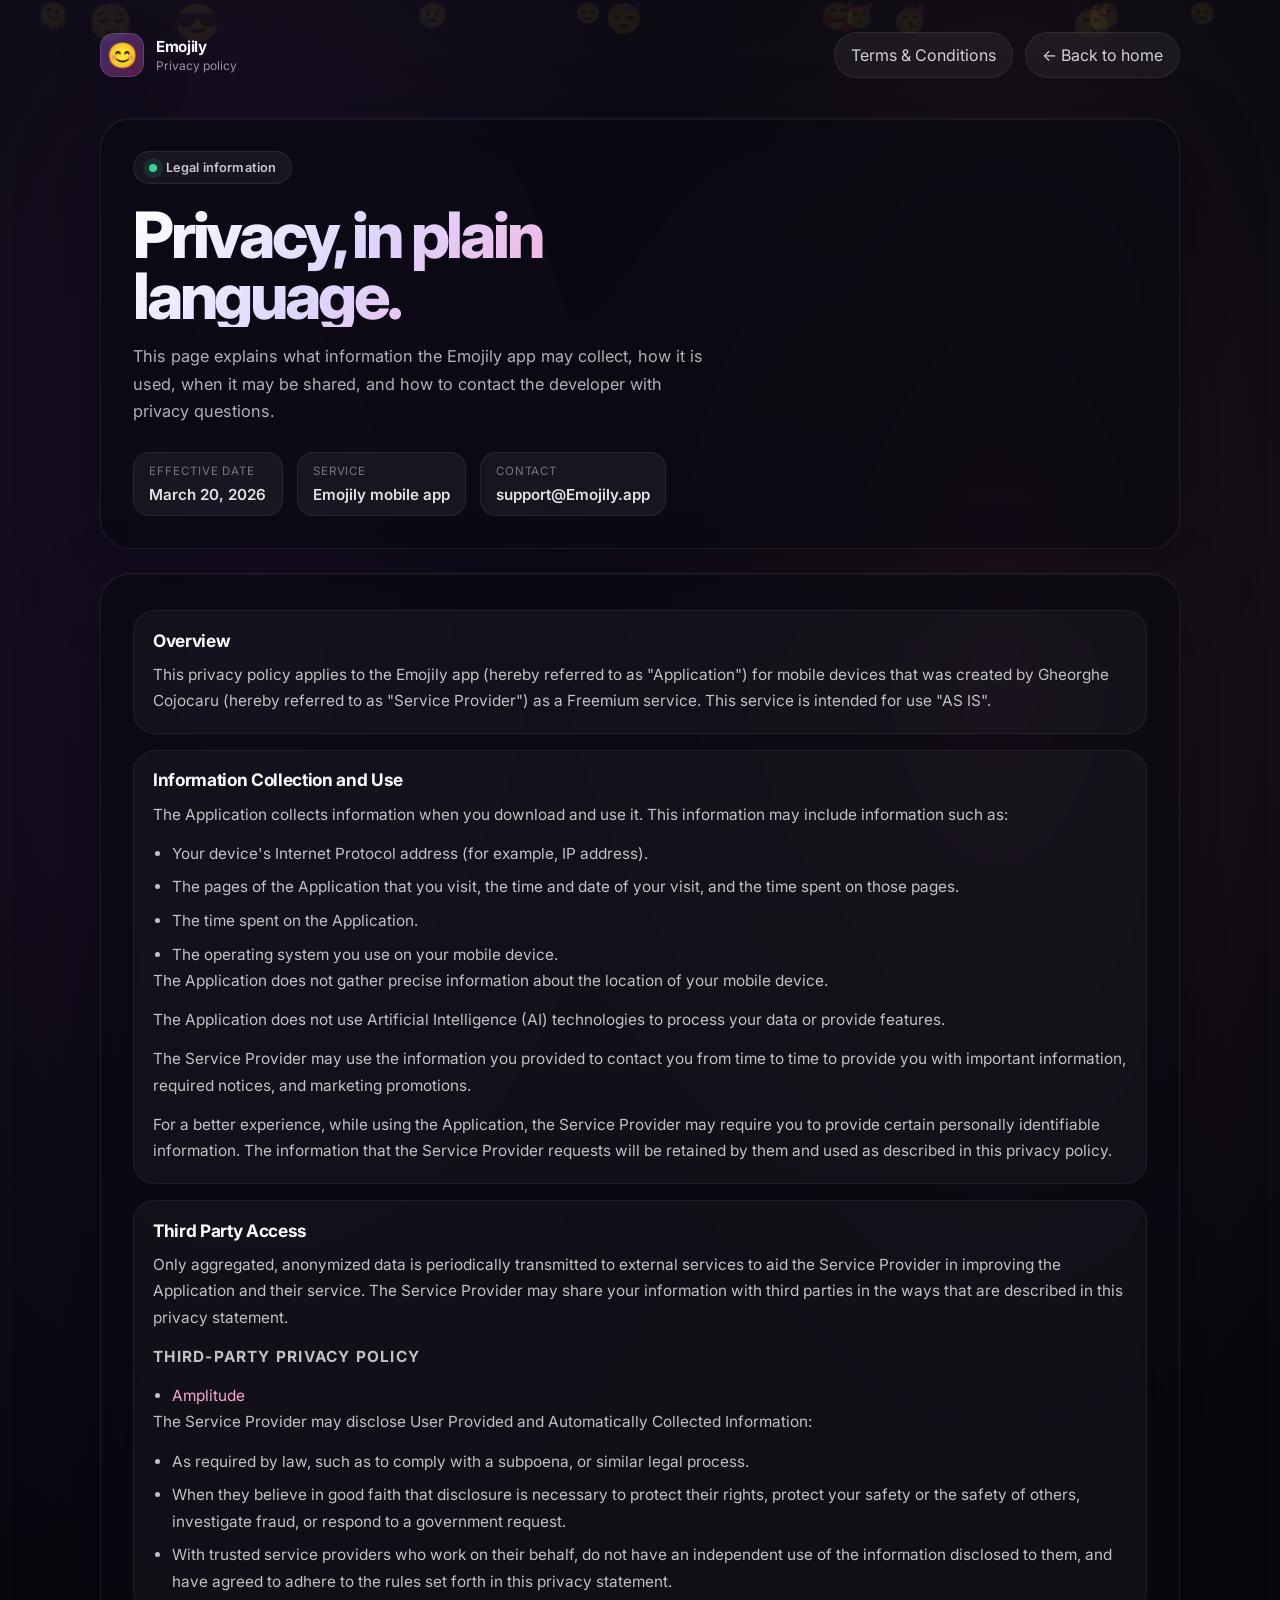
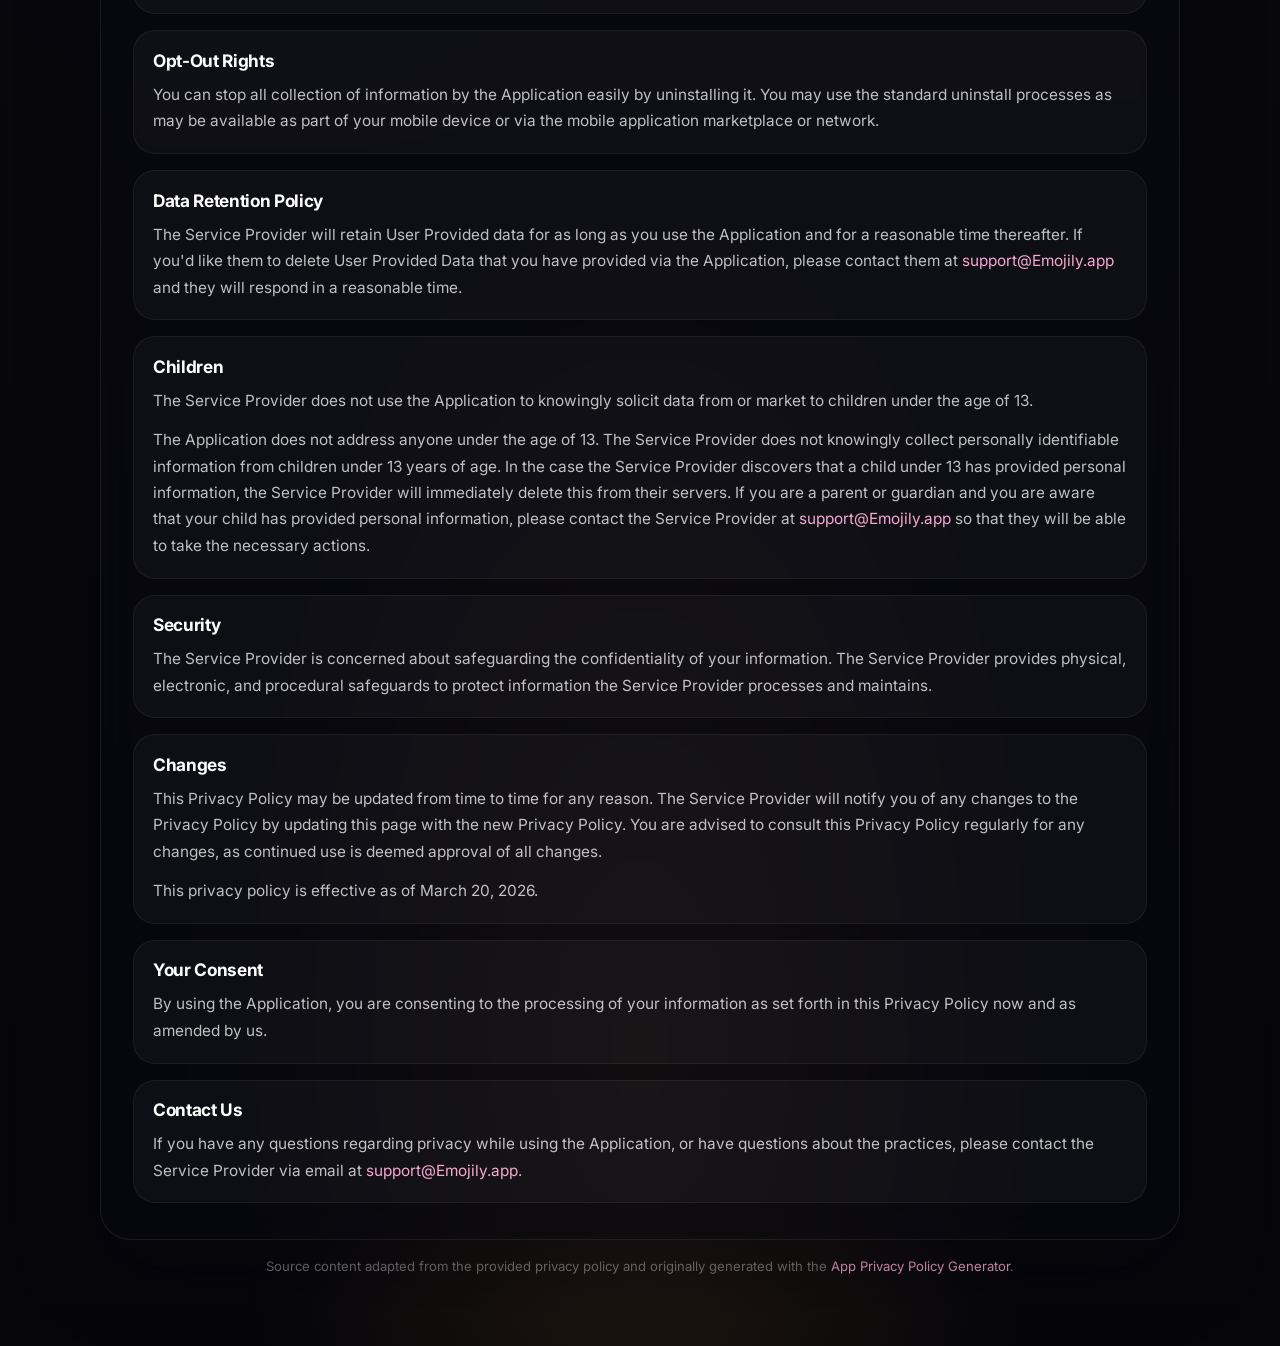
==== privacy-policy.html @ ec292e27 "Add files via upload" ====
<!DOCTYPE html>
<html lang="en">
<head>
    <meta charset="UTF-8">
    <meta name="viewport" content="width=device-width, initial-scale=1.0">
    <title>Emojily Privacy Policy</title>
    <meta name="description" content="Read the Emojily privacy policy, including what information the app collects, how it is used, and how to contact support.">
    <link rel="preconnect" href="https://fonts.googleapis.com">
    <link rel="preconnect" href="https://fonts.gstatic.com" crossorigin>
    <link href="https://fonts.googleapis.com/css2?family=Inter:wght@400;500;600;700;800&amp;display=swap" rel="stylesheet">
    <style>
        * {
            margin: 0;
            padding: 0;
            box-sizing: border-box;
        }

        :root {
            color-scheme: dark;
        }

        html {
            scroll-behavior: smooth;
        }

        body {
            font-family: 'Inter', -apple-system, BlinkMacSystemFont, sans-serif;
            min-height: 100vh;
            background:
                radial-gradient(ellipse 70% 55% at 20% 20%, rgba(131, 58, 180, 0.16) 0%, transparent 70%),
                radial-gradient(ellipse 50% 45% at 78% 22%, rgba(253, 121, 168, 0.12) 0%, transparent 70%),
                radial-gradient(ellipse 45% 40% at 50% 90%, rgba(252, 176, 69, 0.12) 0%, transparent 70%),
                linear-gradient(180deg, #09090f 0%, #05050a 100%);
            color: #f6f3ff;
            position: relative;
            overflow-x: hidden;
        }

        body::before {
            content: "";
            position: fixed;
            inset: 0;
            background:
                linear-gradient(rgba(255, 255, 255, 0.025) 1px, transparent 1px),
                linear-gradient(90deg, rgba(255, 255, 255, 0.025) 1px, transparent 1px);
            background-size: 120px 120px;
            mask-image: radial-gradient(circle at center, black 20%, transparent 85%);
            pointer-events: none;
            opacity: 0.28;
        }

        .floating-emojis {
            position: fixed;
            inset: 0;
            z-index: 0;
            pointer-events: none;
        }

        .floating-emoji {
            position: absolute;
            font-size: 2rem;
            opacity: 0.07;
            animation: float linear infinite;
        }

        @keyframes float {
            0% {
                transform: translateY(110vh) rotate(0deg);
            }
            100% {
                transform: translateY(-10vh) rotate(360deg);
            }
        }

        .page-shell {
            position: relative;
            z-index: 1;
            width: min(100%, 1120px);
            margin: 0 auto;
            padding: 32px 20px 72px;
        }

        .topbar {
            display: flex;
            justify-content: space-between;
            align-items: center;
            gap: 1rem;
            margin-bottom: 40px;
        }

        .topbar-actions {
            display: flex;
            align-items: center;
            justify-content: flex-end;
            gap: 0.75rem;
            flex-wrap: wrap;
        }

        .brand {
            display: inline-flex;
            align-items: center;
            gap: 0.75rem;
            text-decoration: none;
            color: inherit;
        }

        .brand-mark {
            width: 44px;
            height: 44px;
            border-radius: 14px;
            display: grid;
            place-items: center;
            font-size: 1.55rem;
            background: linear-gradient(135deg, rgba(139, 92, 246, 0.38), rgba(236, 72, 153, 0.32));
            border: 1px solid rgba(255, 255, 255, 0.12);
            box-shadow: 0 20px 45px rgba(12, 12, 25, 0.25);
        }

        .brand-copy strong {
            display: block;
            font-size: 0.95rem;
            font-weight: 700;
            letter-spacing: -0.02em;
        }

        .brand-copy span {
            display: block;
            margin-top: 0.12rem;
            font-size: 0.75rem;
            color: rgba(255, 255, 255, 0.56);
        }

        .back-link {
            display: inline-flex;
            align-items: center;
            gap: 0.45rem;
            padding: 0.75rem 1rem;
            border-radius: 999px;
            text-decoration: none;
            color: rgba(255, 255, 255, 0.8);
            background: rgba(255, 255, 255, 0.05);
            border: 1px solid rgba(255, 255, 255, 0.08);
            backdrop-filter: blur(16px);
            transition: color 0.2s, border-color 0.2s, transform 0.2s;
        }

        .back-link:hover {
            color: #fff;
            border-color: rgba(255, 255, 255, 0.16);
            transform: translateY(-1px);
        }

        .hero {
            margin-bottom: 24px;
        }

        .hero-card,
        .policy-card {
            border-radius: 30px;
            background: rgba(9, 9, 16, 0.66);
            border: 1px solid rgba(255, 255, 255, 0.08);
            box-shadow:
                inset 0 1px 0 rgba(255, 255, 255, 0.05),
                0 30px 80px rgba(4, 4, 10, 0.45);
            backdrop-filter: blur(20px);
        }

        .hero-card {
            padding: 32px;
        }

        .eyebrow {
            display: inline-flex;
            align-items: center;
            gap: 0.55rem;
            padding: 0.5rem 0.95rem;
            border-radius: 999px;
            margin-bottom: 1.25rem;
            background: rgba(255, 255, 255, 0.05);
            border: 1px solid rgba(255, 255, 255, 0.08);
            color: rgba(255, 255, 255, 0.76);
            font-size: 0.8rem;
            font-weight: 600;
            letter-spacing: 0.01em;
        }

        .eyebrow-dot {
            width: 0.5rem;
            height: 0.5rem;
            border-radius: 50%;
            background: #34d399;
            box-shadow: 0 0 0 6px rgba(52, 211, 153, 0.12);
        }

        h1 {
            font-size: clamp(2.7rem, 5vw, 4.4rem);
            line-height: 0.96;
            letter-spacing: -0.05em;
            font-weight: 800;
            max-width: 11ch;
            margin-bottom: 1rem;
            background: linear-gradient(135deg, #ffffff 0%, #ddd6fe 45%, #f9a8d4 100%);
            -webkit-background-clip: text;
            -webkit-text-fill-color: transparent;
            background-clip: text;
        }

        .hero-copy {
            max-width: 58ch;
            font-size: 1.02rem;
            line-height: 1.7;
            color: rgba(255, 255, 255, 0.68);
        }

        .hero-highlights {
            display: flex;
            gap: 0.85rem;
            flex-wrap: wrap;
            margin-top: 1.6rem;
        }

        .highlight-chip {
            padding: 0.72rem 0.95rem;
            border-radius: 16px;
            background: rgba(255, 255, 255, 0.05);
            border: 1px solid rgba(255, 255, 255, 0.07);
            min-width: 150px;
        }

        .highlight-chip span {
            display: block;
            font-size: 0.72rem;
            text-transform: uppercase;
            letter-spacing: 0.08em;
            color: rgba(255, 255, 255, 0.42);
            margin-bottom: 0.35rem;
        }

        .highlight-chip strong {
            font-size: 0.95rem;
            font-weight: 600;
            color: rgba(255, 255, 255, 0.88);
        }

        .policy-card {
            padding: 36px 32px;
        }

        .policy-grid {
            display: grid;
            gap: 1rem;
        }

        .policy-section {
            padding: 1.15rem 1.2rem;
            border-radius: 22px;
            background: rgba(255, 255, 255, 0.035);
            border: 1px solid rgba(255, 255, 255, 0.06);
        }

        .policy-section h2 {
            font-size: 1.08rem;
            font-weight: 700;
            letter-spacing: -0.02em;
            margin-bottom: 0.7rem;
            color: #fff;
        }

        .policy-section p,
        .policy-section li {
            color: rgba(255, 255, 255, 0.74);
            font-size: 0.96rem;
            line-height: 1.72;
        }

        .policy-section p + p,
        .policy-section ul,
        .policy-section ol {
            margin-top: 0.8rem;
        }

        .policy-section ul {
            padding-left: 1.2rem;
        }

        .policy-section li + li {
            margin-top: 0.45rem;
        }

        .subheading {
            font-size: 0.82rem;
            font-weight: 700;
            text-transform: uppercase;
            letter-spacing: 0.08em;
            color: rgba(255, 255, 255, 0.44);
            margin-top: 0.95rem;
        }

        .policy-section a,
        .footer-note a {
            color: #f9a8d4;
            text-decoration: none;
        }

        .policy-section a:hover,
        .footer-note a:hover {
            text-decoration: underline;
        }

        .footer-note {
            margin-top: 18px;
            text-align: center;
            font-size: 0.82rem;
            color: rgba(255, 255, 255, 0.45);
        }

        @media (max-width: 640px) {
            .page-shell {
                padding: 20px 16px 48px;
            }

            .topbar {
                flex-direction: column;
                align-items: flex-start;
                margin-bottom: 28px;
            }

            .hero-card,
            .policy-card {
                border-radius: 24px;
            }

            .hero-card,
            .policy-card {
                padding-left: 20px;
                padding-right: 20px;
            }

            .hero-card {
                padding-top: 24px;
                padding-bottom: 24px;
            }

            .policy-card {
                padding-top: 22px;
                padding-bottom: 22px;
            }

            .policy-section {
                padding: 1rem;
                border-radius: 18px;
            }

            .highlight-chip {
                width: 100%;
            }
        }
    </style>
</head>
<body>
    <div class="floating-emojis" id="floatingEmojis" aria-hidden="true"></div>

    <div class="page-shell">
        <header class="topbar">
            <a class="brand" href="./index.html" aria-label="Emojily home">
                <span class="brand-mark">😊</span>
                <span class="brand-copy">
                    <strong>Emojily</strong>
                    <span>Privacy policy</span>
                </span>
            </a>

            <div class="topbar-actions">
                <a class="back-link" href="./terms-and-conditions.html">Terms &amp; Conditions</a>
                <a class="back-link" href="./index.html">← Back to home</a>
            </div>
        </header>

        <main>
            <section class="hero">
                <div class="hero-card">
                    <div class="eyebrow">
                        <span class="eyebrow-dot"></span>
                        Legal information
                    </div>
                    <h1>Privacy, in plain language.</h1>
                    <p class="hero-copy">
                        This page explains what information the Emojily app may collect, how it is used, when it may be shared,
                        and how to contact the developer with privacy questions.
                    </p>

                    <div class="hero-highlights">
                        <div class="highlight-chip">
                            <span>Effective date</span>
                            <strong>March 20, 2026</strong>
                        </div>
                        <div class="highlight-chip">
                            <span>Service</span>
                            <strong>Emojily mobile app</strong>
                        </div>
                        <div class="highlight-chip">
                            <span>Contact</span>
                            <strong>support@Emojily.app</strong>
                        </div>
                    </div>
                </div>
            </section>

            <article class="policy-card">
                <div class="policy-grid">
                    <section class="policy-section">
                        <h2>Overview</h2>
                        <p>
                            This privacy policy applies to the Emojily app (hereby referred to as "Application") for mobile devices
                            that was created by Gheorghe Cojocaru (hereby referred to as "Service Provider") as a Freemium service.
                            This service is intended for use "AS IS".
                        </p>
                    </section>

                    <section class="policy-section">
                        <h2>Information Collection and Use</h2>
                        <p>The Application collects information when you download and use it. This information may include information such as:</p>
                        <ul>
                            <li>Your device's Internet Protocol address (for example, IP address).</li>
                            <li>The pages of the Application that you visit, the time and date of your visit, and the time spent on those pages.</li>
                            <li>The time spent on the Application.</li>
                            <li>The operating system you use on your mobile device.</li>
                        </ul>
                        <p>The Application does not gather precise information about the location of your mobile device.</p>
                        <p>The Application does not use Artificial Intelligence (AI) technologies to process your data or provide features.</p>
                        <p>
                            The Service Provider may use the information you provided to contact you from time to time to provide you
                            with important information, required notices, and marketing promotions.
                        </p>
                        <p>
                            For a better experience, while using the Application, the Service Provider may require you to provide
                            certain personally identifiable information. The information that the Service Provider requests will be
                            retained by them and used as described in this privacy policy.
                        </p>
                    </section>

                    <section class="policy-section">
                        <h2>Third Party Access</h2>
                        <p>
                            Only aggregated, anonymized data is periodically transmitted to external services to aid the Service
                            Provider in improving the Application and their service. The Service Provider may share your information
                            with third parties in the ways that are described in this privacy statement.
                        </p>
                        <p class="subheading">Third-party privacy policy</p>
                        <ul>
                            <li>
                                <a href="https://amplitude.com/privacy" target="_blank" rel="noopener noreferrer">Amplitude</a>
                            </li>
                        </ul>
                        <p>The Service Provider may disclose User Provided and Automatically Collected Information:</p>
                        <ul>
                            <li>As required by law, such as to comply with a subpoena, or similar legal process.</li>
                            <li>When they believe in good faith that disclosure is necessary to protect their rights, protect your safety or the safety of others, investigate fraud, or respond to a government request.</li>
                            <li>With trusted service providers who work on their behalf, do not have an independent use of the information disclosed to them, and have agreed to adhere to the rules set forth in this privacy statement.</li>
                        </ul>
                    </section>

                    <section class="policy-section">
                        <h2>Opt-Out Rights</h2>
                        <p>
                            You can stop all collection of information by the Application easily by uninstalling it. You may use the
                            standard uninstall processes as may be available as part of your mobile device or via the mobile application
                            marketplace or network.
                        </p>
                    </section>

                    <section class="policy-section">
                        <h2>Data Retention Policy</h2>
                        <p>
                            The Service Provider will retain User Provided data for as long as you use the Application and for a
                            reasonable time thereafter. If you'd like them to delete User Provided Data that you have provided via the
                            Application, please contact them at <a href="mailto:support@Emojily.app">support@Emojily.app</a> and they will respond in a reasonable time.
                        </p>
                    </section>

                    <section class="policy-section">
                        <h2>Children</h2>
                        <p>The Service Provider does not use the Application to knowingly solicit data from or market to children under the age of 13.</p>
                        <p>
                            The Application does not address anyone under the age of 13. The Service Provider does not knowingly collect
                            personally identifiable information from children under 13 years of age. In the case the Service Provider
                            discovers that a child under 13 has provided personal information, the Service Provider will immediately
                            delete this from their servers. If you are a parent or guardian and you are aware that your child has
                            provided personal information, please contact the Service Provider at
                            <a href="mailto:support@Emojily.app">support@Emojily.app</a> so that they will be able to take the necessary actions.
                        </p>
                    </section>

                    <section class="policy-section">
                        <h2>Security</h2>
                        <p>
                            The Service Provider is concerned about safeguarding the confidentiality of your information. The Service
                            Provider provides physical, electronic, and procedural safeguards to protect information the Service Provider
                            processes and maintains.
                        </p>
                    </section>

                    <section class="policy-section">
                        <h2>Changes</h2>
                        <p>
                            This Privacy Policy may be updated from time to time for any reason. The Service Provider will notify you of
                            any changes to the Privacy Policy by updating this page with the new Privacy Policy. You are advised to
                            consult this Privacy Policy regularly for any changes, as continued use is deemed approval of all changes.
                        </p>
                        <p>This privacy policy is effective as of March 20, 2026.</p>
                    </section>

                    <section class="policy-section">
                        <h2>Your Consent</h2>
                        <p>
                            By using the Application, you are consenting to the processing of your information as set forth in this
                            Privacy Policy now and as amended by us.
                        </p>
                    </section>

                    <section class="policy-section">
                        <h2>Contact Us</h2>
                        <p>
                            If you have any questions regarding privacy while using the Application, or have questions about the
                            practices, please contact the Service Provider via email at
                            <a href="mailto:support@Emojily.app">support@Emojily.app</a>.
                        </p>
                    </section>
                </div>
            </article>

            <p class="footer-note">
                Source content adapted from the provided privacy policy and originally generated with the
                <a href="https://app-privacy-policy-generator.nisrulz.com/" target="_blank" rel="noopener noreferrer">App Privacy Policy Generator</a>.
            </p>
        </main>
    </div>

    <script>
        const emojis = ['😊', '😴', '😢', '🥰', '😤', '🤔', '😎', '🥳', '😌', '🫠'];
        const container = document.getElementById('floatingEmojis');

        for (let i = 0; i < 12; i++) {
            const el = document.createElement('span');
            el.className = 'floating-emoji';
            el.textContent = emojis[Math.floor(Math.random() * emojis.length)];
            el.style.left = Math.random() * 100 + '%';
            el.style.animationDuration = (16 + Math.random() * 20) + 's';
            el.style.animationDelay = -(Math.random() * 30) + 's';
            el.style.fontSize = (1.2 + Math.random() * 1.4) + 'rem';
            container.appendChild(el);
        }
    </script>
</body>
</html>
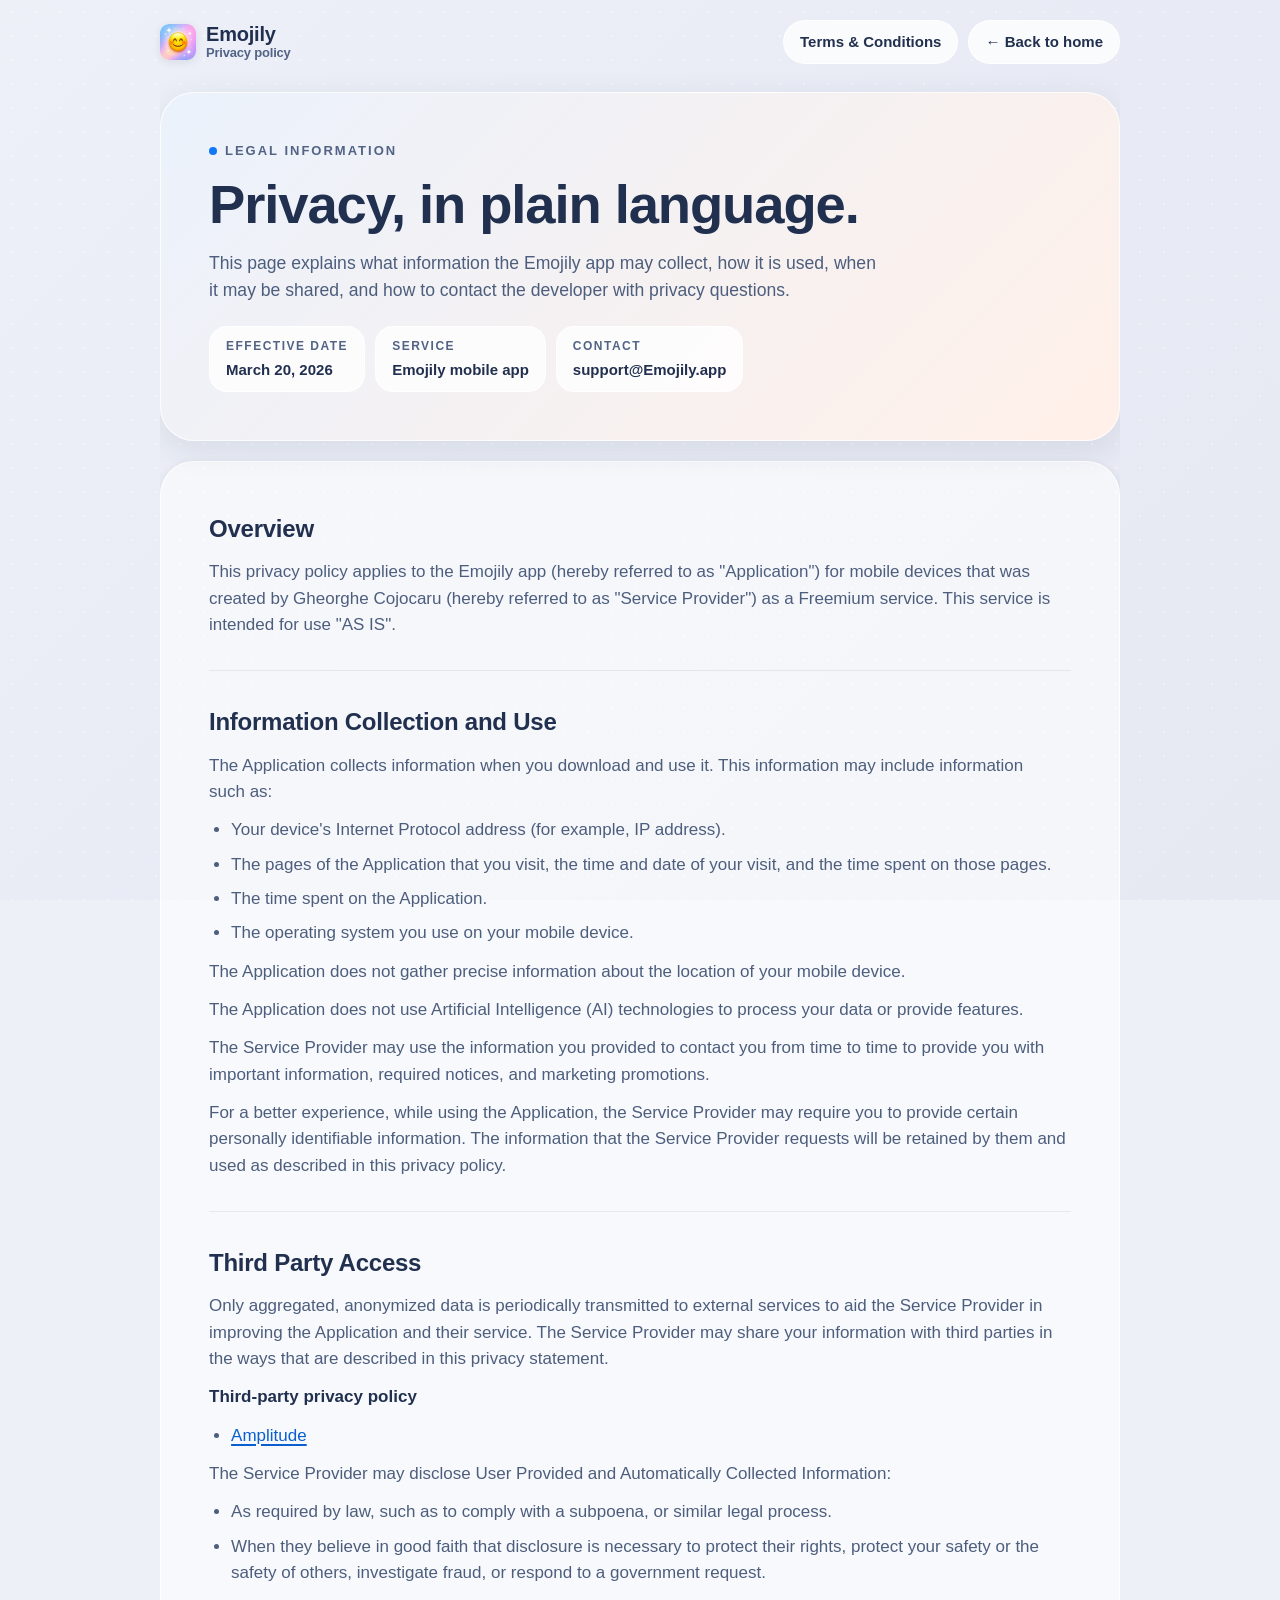
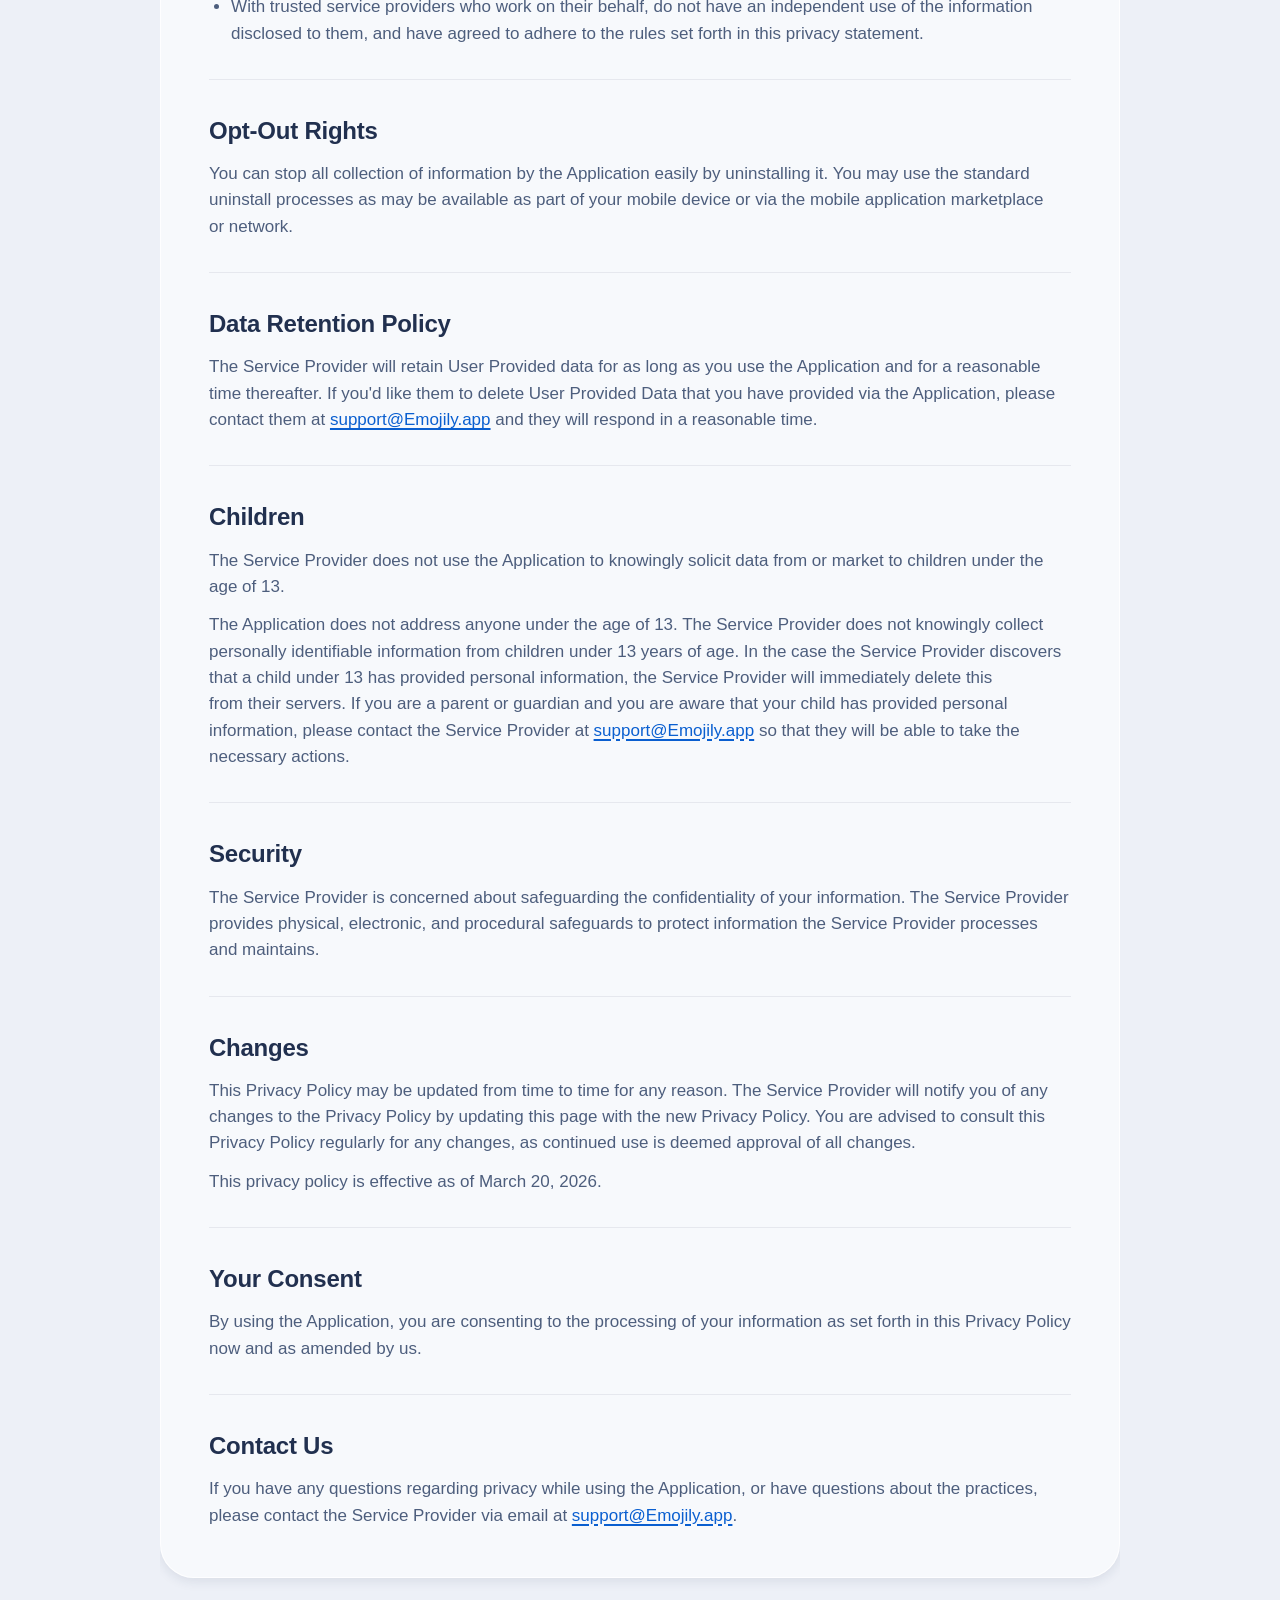
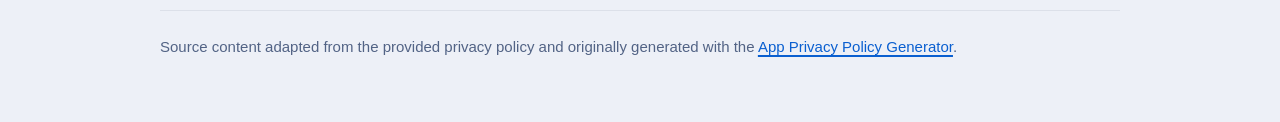
==== commit bdab5237: "1.5 site" ====
--- a/privacy-policy.html
+++ b/privacy-policy.html
@@ -5,365 +5,18 @@
     <meta name="viewport" content="width=device-width, initial-scale=1.0">
     <title>Emojily Privacy Policy</title>
     <meta name="description" content="Read the Emojily privacy policy, including what information the app collects, how it is used, and how to contact support.">
-    <link rel="preconnect" href="https://fonts.googleapis.com">
-    <link rel="preconnect" href="https://fonts.gstatic.com" crossorigin>
-    <link href="https://fonts.googleapis.com/css2?family=Inter:wght@400;500;600;700;800&amp;display=swap" rel="stylesheet">
-    <style>
-        * {
-            margin: 0;
-            padding: 0;
-            box-sizing: border-box;
-        }
-
-        :root {
-            color-scheme: dark;
-        }
-
-        html {
-            scroll-behavior: smooth;
-        }
-
-        body {
-            font-family: 'Inter', -apple-system, BlinkMacSystemFont, sans-serif;
-            min-height: 100vh;
-            background:
-                radial-gradient(ellipse 70% 55% at 20% 20%, rgba(131, 58, 180, 0.16) 0%, transparent 70%),
-                radial-gradient(ellipse 50% 45% at 78% 22%, rgba(253, 121, 168, 0.12) 0%, transparent 70%),
-                radial-gradient(ellipse 45% 40% at 50% 90%, rgba(252, 176, 69, 0.12) 0%, transparent 70%),
-                linear-gradient(180deg, #09090f 0%, #05050a 100%);
-            color: #f6f3ff;
-            position: relative;
-            overflow-x: hidden;
-        }
-
-        body::before {
-            content: "";
-            position: fixed;
-            inset: 0;
-            background:
-                linear-gradient(rgba(255, 255, 255, 0.025) 1px, transparent 1px),
-                linear-gradient(90deg, rgba(255, 255, 255, 0.025) 1px, transparent 1px);
-            background-size: 120px 120px;
-            mask-image: radial-gradient(circle at center, black 20%, transparent 85%);
-            pointer-events: none;
-            opacity: 0.28;
-        }
-
-        .floating-emojis {
-            position: fixed;
-            inset: 0;
-            z-index: 0;
-            pointer-events: none;
-        }
-
-        .floating-emoji {
-            position: absolute;
-            font-size: 2rem;
-            opacity: 0.07;
-            animation: float linear infinite;
-        }
-
-        @keyframes float {
-            0% {
-                transform: translateY(110vh) rotate(0deg);
-            }
-            100% {
-                transform: translateY(-10vh) rotate(360deg);
-            }
-        }
-
-        .page-shell {
-            position: relative;
-            z-index: 1;
-            width: min(100%, 1120px);
-            margin: 0 auto;
-            padding: 32px 20px 72px;
-        }
-
-        .topbar {
-            display: flex;
-            justify-content: space-between;
-            align-items: center;
-            gap: 1rem;
-            margin-bottom: 40px;
-        }
-
-        .topbar-actions {
-            display: flex;
-            align-items: center;
-            justify-content: flex-end;
-            gap: 0.75rem;
-            flex-wrap: wrap;
-        }
-
-        .brand {
-            display: inline-flex;
-            align-items: center;
-            gap: 0.75rem;
-            text-decoration: none;
-            color: inherit;
-        }
-
-        .brand-mark {
-            width: 44px;
-            height: 44px;
-            border-radius: 14px;
-            display: grid;
-            place-items: center;
-            font-size: 1.55rem;
-            background: linear-gradient(135deg, rgba(139, 92, 246, 0.38), rgba(236, 72, 153, 0.32));
-            border: 1px solid rgba(255, 255, 255, 0.12);
-            box-shadow: 0 20px 45px rgba(12, 12, 25, 0.25);
-        }
-
-        .brand-copy strong {
-            display: block;
-            font-size: 0.95rem;
-            font-weight: 700;
-            letter-spacing: -0.02em;
-        }
-
-        .brand-copy span {
-            display: block;
-            margin-top: 0.12rem;
-            font-size: 0.75rem;
-            color: rgba(255, 255, 255, 0.56);
-        }
-
-        .back-link {
-            display: inline-flex;
-            align-items: center;
-            gap: 0.45rem;
-            padding: 0.75rem 1rem;
-            border-radius: 999px;
-            text-decoration: none;
-            color: rgba(255, 255, 255, 0.8);
-            background: rgba(255, 255, 255, 0.05);
-            border: 1px solid rgba(255, 255, 255, 0.08);
-            backdrop-filter: blur(16px);
-            transition: color 0.2s, border-color 0.2s, transform 0.2s;
-        }
-
-        .back-link:hover {
-            color: #fff;
-            border-color: rgba(255, 255, 255, 0.16);
-            transform: translateY(-1px);
-        }
-
-        .hero {
-            margin-bottom: 24px;
-        }
-
-        .hero-card,
-        .policy-card {
-            border-radius: 30px;
-            background: rgba(9, 9, 16, 0.66);
-            border: 1px solid rgba(255, 255, 255, 0.08);
-            box-shadow:
-                inset 0 1px 0 rgba(255, 255, 255, 0.05),
-                0 30px 80px rgba(4, 4, 10, 0.45);
-            backdrop-filter: blur(20px);
-        }
-
-        .hero-card {
-            padding: 32px;
-        }
-
-        .eyebrow {
-            display: inline-flex;
-            align-items: center;
-            gap: 0.55rem;
-            padding: 0.5rem 0.95rem;
-            border-radius: 999px;
-            margin-bottom: 1.25rem;
-            background: rgba(255, 255, 255, 0.05);
-            border: 1px solid rgba(255, 255, 255, 0.08);
-            color: rgba(255, 255, 255, 0.76);
-            font-size: 0.8rem;
-            font-weight: 600;
-            letter-spacing: 0.01em;
-        }
-
-        .eyebrow-dot {
-            width: 0.5rem;
-            height: 0.5rem;
-            border-radius: 50%;
-            background: #34d399;
-            box-shadow: 0 0 0 6px rgba(52, 211, 153, 0.12);
-        }
-
-        h1 {
-            font-size: clamp(2.7rem, 5vw, 4.4rem);
-            line-height: 0.96;
-            letter-spacing: -0.05em;
-            font-weight: 800;
-            max-width: 11ch;
-            margin-bottom: 1rem;
-            background: linear-gradient(135deg, #ffffff 0%, #ddd6fe 45%, #f9a8d4 100%);
-            -webkit-background-clip: text;
-            -webkit-text-fill-color: transparent;
-            background-clip: text;
-        }
-
-        .hero-copy {
-            max-width: 58ch;
-            font-size: 1.02rem;
-            line-height: 1.7;
-            color: rgba(255, 255, 255, 0.68);
-        }
-
-        .hero-highlights {
-            display: flex;
-            gap: 0.85rem;
-            flex-wrap: wrap;
-            margin-top: 1.6rem;
-        }
-
-        .highlight-chip {
-            padding: 0.72rem 0.95rem;
-            border-radius: 16px;
-            background: rgba(255, 255, 255, 0.05);
-            border: 1px solid rgba(255, 255, 255, 0.07);
-            min-width: 150px;
-        }
-
-        .highlight-chip span {
-            display: block;
-            font-size: 0.72rem;
-            text-transform: uppercase;
-            letter-spacing: 0.08em;
-            color: rgba(255, 255, 255, 0.42);
-            margin-bottom: 0.35rem;
-        }
-
-        .highlight-chip strong {
-            font-size: 0.95rem;
-            font-weight: 600;
-            color: rgba(255, 255, 255, 0.88);
-        }
-
-        .policy-card {
-            padding: 36px 32px;
-        }
-
-        .policy-grid {
-            display: grid;
-            gap: 1rem;
-        }
-
-        .policy-section {
-            padding: 1.15rem 1.2rem;
-            border-radius: 22px;
-            background: rgba(255, 255, 255, 0.035);
-            border: 1px solid rgba(255, 255, 255, 0.06);
-        }
-
-        .policy-section h2 {
-            font-size: 1.08rem;
-            font-weight: 700;
-            letter-spacing: -0.02em;
-            margin-bottom: 0.7rem;
-            color: #fff;
-        }
-
-        .policy-section p,
-        .policy-section li {
-            color: rgba(255, 255, 255, 0.74);
-            font-size: 0.96rem;
-            line-height: 1.72;
-        }
-
-        .policy-section p + p,
-        .policy-section ul,
-        .policy-section ol {
-            margin-top: 0.8rem;
-        }
-
-        .policy-section ul {
-            padding-left: 1.2rem;
-        }
-
-        .policy-section li + li {
-            margin-top: 0.45rem;
-        }
-
-        .subheading {
-            font-size: 0.82rem;
-            font-weight: 700;
-            text-transform: uppercase;
-            letter-spacing: 0.08em;
-            color: rgba(255, 255, 255, 0.44);
-            margin-top: 0.95rem;
-        }
-
-        .policy-section a,
-        .footer-note a {
-            color: #f9a8d4;
-            text-decoration: none;
-        }
-
-        .policy-section a:hover,
-        .footer-note a:hover {
-            text-decoration: underline;
-        }
-
-        .footer-note {
-            margin-top: 18px;
-            text-align: center;
-            font-size: 0.82rem;
-            color: rgba(255, 255, 255, 0.45);
-        }
-
-        @media (max-width: 640px) {
-            .page-shell {
-                padding: 20px 16px 48px;
-            }
-
-            .topbar {
-                flex-direction: column;
-                align-items: flex-start;
-                margin-bottom: 28px;
-            }
-
-            .hero-card,
-            .policy-card {
-                border-radius: 24px;
-            }
-
-            .hero-card,
-            .policy-card {
-                padding-left: 20px;
-                padding-right: 20px;
-            }
-
-            .hero-card {
-                padding-top: 24px;
-                padding-bottom: 24px;
-            }
-
-            .policy-card {
-                padding-top: 22px;
-                padding-bottom: 22px;
-            }
-
-            .policy-section {
-                padding: 1rem;
-                border-radius: 18px;
-            }
-
-            .highlight-chip {
-                width: 100%;
-            }
-        }
-    </style>
+    <link rel="icon" type="image/png" sizes="32x32" href="./favicon-32.png">
+    <link rel="apple-touch-icon" sizes="180x180" href="./apple-touch-icon.png">
+    <meta name="theme-color" content="#edf0f7" media="(prefers-color-scheme: light)">
+    <meta name="theme-color" content="#141721" media="(prefers-color-scheme: dark)">
+    <meta name="color-scheme" content="light dark">
+    <link rel="stylesheet" href="./site.css">
 </head>
 <body>
-    <div class="floating-emojis" id="floatingEmojis" aria-hidden="true"></div>
-
     <div class="page-shell">
         <header class="topbar">
             <a class="brand" href="./index.html" aria-label="Emojily home">
-                <span class="brand-mark">😊</span>
+                <img class="brand-mark" src="./img/icon-256.png" alt="" width="40" height="40">
                 <span class="brand-copy">
                     <strong>Emojily</strong>
                     <span>Privacy policy</span>
@@ -536,20 +189,5 @@
         </main>
     </div>
 
-    <script>
-        const emojis = ['😊', '😴', '😢', '🥰', '😤', '🤔', '😎', '🥳', '😌', '🫠'];
-        const container = document.getElementById('floatingEmojis');
-
-        for (let i = 0; i < 12; i++) {
-            const el = document.createElement('span');
-            el.className = 'floating-emoji';
-            el.textContent = emojis[Math.floor(Math.random() * emojis.length)];
-            el.style.left = Math.random() * 100 + '%';
-            el.style.animationDuration = (16 + Math.random() * 20) + 's';
-            el.style.animationDelay = -(Math.random() * 30) + 's';
-            el.style.fontSize = (1.2 + Math.random() * 1.4) + 'rem';
-            container.appendChild(el);
-        }
-    </script>
 </body>
 </html>
--- a/site.css
+++ b/site.css
@@ -0,0 +1,1738 @@
+/* emojily.app — the app's design language on the web.
+ *
+ * The tokens are the app's own: AppTheme.swift for the ground, surfaces, text
+ * and accent, QuadrantStyle.swift for the four mood colours. The look follows
+ * the app too — glass cards on a dotted gradient, the mood the loudest thing on
+ * them, Avenir Next. Shared by the landing page and the legal pages.
+ */
+
+:root {
+    color-scheme: light dark;
+
+    --bg-1: #edf0f7;
+    --bg-2: #e8ebf5;
+    --bg-3: #e6e8f2;
+    --dot: rgba(255, 255, 255, 0.42);
+
+    --surface: rgba(255, 255, 255, 0.58);
+    --surface-strong: rgba(255, 255, 255, 0.78);
+    --stroke: rgba(255, 255, 255, 0.82);
+    --hairline: rgba(33, 48, 79, 0.08);
+    --shadow: rgba(33, 48, 79, 0.1);
+    --shadow-strong: rgba(33, 48, 79, 0.22);
+
+    --text: #21304f;
+    --text-2: #4d5e7d;
+    --muted: #526385;
+
+    --accent: #1278f5;
+    --accent-pressed: #085ccf;
+    --accent-soft: #b3d1fa;
+    --accent-ink: #0a4fae;
+    --link: #0a5fd0;
+    --float-bg: rgba(255, 255, 255, 0.9);
+
+    --card-a: #ebf2fc;
+    --card-b: #fff0e8;
+
+    --excited: #fab833;
+    --calm: #4db887;
+    --sad: #666bf0;
+    --stressed: #e65966;
+    --excited-ink: #b86a06;
+    --calm-ink: #2a7d5a;
+    --sad-ink: #4a4dcc;
+    --stressed-ink: #c23b4a;
+
+    --nav-bg: rgba(237, 240, 247, 0.74);
+    --bezel: #111318;
+    --bezel-edge: #cfd3dd;
+
+    --font: "Avenir Next", "Avenir", -apple-system, BlinkMacSystemFont, "Segoe UI", Roboto, "Helvetica Neue", Arial, sans-serif;
+    --maxw: 1160px;
+    --gutter: 20px;
+    --radius-hero: 34px;
+    --radius-card: 26px;
+    --radius-tile: 18px;
+}
+
+@media (prefers-color-scheme: dark) {
+    :root {
+        --bg-1: #141721;
+        --bg-2: #12141f;
+        --bg-3: #0f121c;
+        --dot: rgba(255, 255, 255, 0.05);
+
+        --surface: rgba(255, 255, 255, 0.07);
+        --surface-strong: rgba(255, 255, 255, 0.11);
+        --stroke: rgba(255, 255, 255, 0.14);
+        --hairline: rgba(255, 255, 255, 0.08);
+        --shadow: rgba(0, 0, 0, 0.4);
+        --shadow-strong: rgba(0, 0, 0, 0.55);
+
+        --text: #edf0f7;
+        --text-2: #b3bdd1;
+        --muted: #8e9ab1;
+
+        --accent-soft: #1a2e57;
+        --accent-ink: #9cc5ff;
+        --link: #7ab4ff;
+        --float-bg: rgba(30, 34, 46, 0.92);
+
+        --card-a: #1a2433;
+        --card-b: #291f1a;
+
+        --excited-ink: #fac555;
+        --calm-ink: #6fd0a3;
+        --sad-ink: #9a9dff;
+        --stressed-ink: #f58792;
+
+        --nav-bg: rgba(20, 23, 33, 0.74);
+        --bezel-edge: #2c313c;
+    }
+}
+
+/* ─── Base ──────────────────────────────────────────────────────────────── */
+
+*,
+*::before,
+*::after {
+    box-sizing: border-box;
+}
+
+html {
+    -webkit-text-size-adjust: 100%;
+    scroll-behavior: smooth;
+    scroll-padding-top: 84px;
+}
+
+body {
+    margin: 0;
+    min-height: 100vh;
+    font-family: var(--font);
+    font-weight: 500;
+    font-size: 17px;
+    line-height: 1.55;
+    color: var(--text);
+    background: var(--bg-1);
+    -webkit-font-smoothing: antialiased;
+    /* Mood light spills past the edges on purpose; clip it without making a scroller. */
+    overflow-x: hidden;
+    overflow-x: clip;
+}
+
+/* The app's ground: a diagonal gradient under a grid of small white dots. */
+body::before {
+    content: "";
+    position: fixed;
+    inset: 0;
+    z-index: -2;
+    background:
+        radial-gradient(circle, var(--dot) 1px, transparent 1.6px) 0 0 / 24px 24px,
+        linear-gradient(135deg, var(--bg-1), var(--bg-2) 55%, var(--bg-3));
+}
+
+/* The page's sections let their mood light spill past their own boxes, and
+   main keeps it inside the window: clipped sideways only, so it still fades
+   out softly above and below. */
+main {
+    overflow-x: hidden;
+    overflow-x: clip;
+}
+
+img {
+    max-width: 100%;
+    display: block;
+}
+
+a {
+    color: var(--link);
+    text-decoration-thickness: 1.5px;
+    text-underline-offset: 3px;
+}
+
+h1,
+h2,
+h3 {
+    margin: 0;
+    color: var(--text);
+    font-weight: 800;
+    letter-spacing: -0.02em;
+    text-wrap: balance;
+}
+
+p {
+    margin: 0;
+    text-wrap: pretty;
+}
+
+:focus-visible {
+    outline: 3px solid var(--accent);
+    outline-offset: 3px;
+    border-radius: 10px;
+}
+
+.visually-hidden {
+    position: absolute;
+    width: 1px;
+    height: 1px;
+    overflow: hidden;
+    clip: rect(0 0 0 0);
+    white-space: nowrap;
+}
+
+.skip-link {
+    position: absolute;
+    left: 16px;
+    top: -60px;
+    z-index: 100;
+    padding: 10px 16px;
+    border-radius: 999px;
+    background: var(--accent);
+    color: #fff;
+    font-weight: 700;
+    text-decoration: none;
+}
+
+.skip-link:focus {
+    top: 12px;
+}
+
+.wrap {
+    width: min(var(--maxw), 100% - 2 * var(--gutter));
+    margin-inline: auto;
+}
+
+/* ─── Type ──────────────────────────────────────────────────────────────── */
+
+/* AppSectionTitle: uppercased, tracked out, muted, small. */
+.eyebrow {
+    display: inline-block;
+    font-size: 13px;
+    font-weight: 700;
+    letter-spacing: 2px;
+    text-transform: uppercase;
+    color: var(--muted);
+}
+
+.display {
+    font-size: clamp(3rem, 1.7rem + 5.4vw, 5.6rem);
+    line-height: 0.98;
+    letter-spacing: -0.03em;
+}
+
+.section-title {
+    font-size: clamp(2.1rem, 1.4rem + 2.8vw, 3.4rem);
+    line-height: 1.04;
+}
+
+.lead {
+    font-size: clamp(1.08rem, 1rem + 0.45vw, 1.3rem);
+    line-height: 1.55;
+    color: var(--text-2);
+}
+
+/* The release notes' version: heavy type in a gradient ink, the app speaking for itself. */
+.gradient-ink {
+    background: linear-gradient(100deg, var(--accent) 10%, var(--sad) 90%);
+    -webkit-background-clip: text;
+    background-clip: text;
+    color: transparent;
+}
+
+/* ─── Surfaces ──────────────────────────────────────────────────────────── */
+
+/* AppSurfaceCard: a flat translucent surface, a hairline stroke, a small shadow. */
+.card {
+    background: var(--surface);
+    border: 1px solid var(--stroke);
+    border-radius: var(--radius-card);
+    box-shadow: 0 3px 12px var(--shadow);
+    -webkit-backdrop-filter: blur(18px) saturate(1.3);
+    backdrop-filter: blur(18px) saturate(1.3);
+}
+
+/* The mood hero's richer fill: the card gradient, blue into peach. */
+.card-hero {
+    background: linear-gradient(135deg, var(--card-a), var(--card-b));
+    border: 1px solid var(--stroke);
+    border-radius: var(--radius-hero);
+    box-shadow: 0 8px 32px var(--shadow);
+}
+
+/* A tile for something with a colour: the surface, a 14 % wash of the mood and a 55 % stroke of it. */
+.tile {
+    --mood: var(--accent);
+    width: 56px;
+    height: 56px;
+    flex: none;
+    display: grid;
+    place-items: center;
+    font-size: 30px;
+    line-height: 1;
+    border-radius: var(--radius-tile);
+    background:
+        linear-gradient(color-mix(in srgb, var(--mood) 14%, transparent), color-mix(in srgb, var(--mood) 14%, transparent)),
+        var(--surface-strong);
+    border: 1px solid color-mix(in srgb, var(--mood) 55%, transparent);
+}
+
+.mood-excited { --mood: var(--excited); }
+.mood-calm { --mood: var(--calm); }
+.mood-sad { --mood: var(--sad); }
+.mood-stressed { --mood: var(--stressed); }
+
+/* Chips for facts: accent ink on accentSoft. */
+.chip {
+    display: inline-flex;
+    align-items: center;
+    gap: 8px;
+    padding: 7px 14px;
+    border-radius: 999px;
+    background: var(--accent-soft);
+    color: var(--accent-ink);
+    font-size: 14px;
+    font-weight: 700;
+    line-height: 1.3;
+}
+
+/* PremiumBadge: the one PREMIUM capsule. */
+.premium-badge {
+    display: inline-block;
+    padding: 4px 10px;
+    border-radius: 999px;
+    background: color-mix(in srgb, var(--accent-soft) 60%, transparent);
+    border: 1px solid color-mix(in srgb, var(--accent) 24%, transparent);
+    color: var(--accent-ink);
+    font-size: 11px;
+    font-weight: 700;
+    letter-spacing: 1px;
+    vertical-align: middle;
+}
+
+/* ─── Buttons ───────────────────────────────────────────────────────────── */
+
+.btn {
+    display: inline-flex;
+    align-items: center;
+    justify-content: center;
+    gap: 8px;
+    min-height: 48px;
+    padding: 0 22px;
+    border-radius: 999px;
+    font: inherit;
+    font-weight: 700;
+    font-size: 16px;
+    text-decoration: none;
+    white-space: nowrap;
+    transition: background-color 0.2s ease, transform 0.2s ease, box-shadow 0.2s ease;
+}
+
+.btn-primary {
+    background: var(--accent);
+    color: #fff;
+    box-shadow: 0 8px 20px color-mix(in srgb, var(--accent) 32%, transparent);
+}
+
+.btn-primary:hover {
+    background: var(--accent-pressed);
+}
+
+.btn-ghost {
+    background: var(--surface-strong);
+    color: var(--text);
+    border: 1px solid var(--stroke);
+    box-shadow: 0 3px 12px var(--shadow);
+}
+
+.btn-ghost:hover {
+    transform: translateY(-1px);
+}
+
+.store-badge {
+    display: inline-block;
+    border-radius: 12px;
+    line-height: 0;
+    transition: transform 0.2s ease;
+}
+
+.store-badge:hover {
+    transform: translateY(-2px);
+}
+
+.store-badge img {
+    height: 56px;
+    width: auto;
+}
+
+/* ─── Navigation ────────────────────────────────────────────────────────── */
+
+.site-nav {
+    position: sticky;
+    top: 0;
+    z-index: 50;
+    background: var(--nav-bg);
+    -webkit-backdrop-filter: blur(20px) saturate(1.5);
+    backdrop-filter: blur(20px) saturate(1.5);
+    border-bottom: 1px solid var(--hairline);
+}
+
+.nav-inner {
+    display: flex;
+    align-items: center;
+    gap: 28px;
+    min-height: 64px;
+}
+
+.brand {
+    display: inline-flex;
+    align-items: center;
+    gap: 10px;
+    color: var(--text);
+    font-size: 20px;
+    font-weight: 800;
+    letter-spacing: -0.01em;
+    text-decoration: none;
+}
+
+.brand img {
+    width: 36px;
+    height: 36px;
+    border-radius: 9px;
+    box-shadow: 0 2px 8px var(--shadow);
+}
+
+.nav-links {
+    display: flex;
+    gap: 26px;
+    margin: 0 0 0 auto;
+    padding: 0;
+    list-style: none;
+}
+
+.nav-links a {
+    color: var(--text-2);
+    font-size: 15px;
+    font-weight: 600;
+    text-decoration: none;
+}
+
+.nav-links a:hover {
+    color: var(--text);
+}
+
+.nav-inner .btn {
+    min-height: 40px;
+    padding: 0 18px;
+    font-size: 15px;
+}
+
+@media (max-width: 820px) {
+    .nav-links {
+        display: none;
+    }
+
+    .nav-inner .btn {
+        margin-left: auto;
+    }
+}
+
+/* ─── Phone ─────────────────────────────────────────────────────────────── */
+
+/* The app's own captures in a drawn frame: a dark bezel, the screen inset and rounded. */
+.phone {
+    --w: 300px;
+    position: relative;
+    width: var(--w);
+    max-width: 100%;
+    padding: calc(var(--w) * 0.035);
+    border-radius: calc(var(--w) * 0.16);
+    background: var(--bezel);
+    box-shadow:
+        0 0 0 1.5px var(--bezel-edge),
+        0 40px 70px -24px var(--shadow-strong),
+        0 14px 28px -12px var(--shadow);
+}
+
+.phone img {
+    width: 100%;
+    height: auto;
+    border-radius: calc(var(--w) * 0.125);
+    background: var(--bg-2);
+}
+
+/* ─── Mood light ────────────────────────────────────────────────────────── */
+
+/* MoodAurora: blurred blobs in mood colours, drifting slowly. Not clipped —
+   a blur cut off at a box's edge shows the box. */
+.aurora {
+    position: absolute;
+    inset: 0;
+    z-index: -1;
+    pointer-events: none;
+}
+
+.aurora span {
+    position: absolute;
+    width: var(--size, 420px);
+    aspect-ratio: 1;
+    border-radius: 50%;
+    background: var(--mood);
+    filter: blur(80px);
+    opacity: 0.38;
+    animation: drift 26s ease-in-out infinite alternate;
+}
+
+@media (prefers-color-scheme: dark) {
+    .aurora span {
+        opacity: 0.22;
+    }
+}
+
+@keyframes drift {
+    from { transform: translate(0, 0) scale(1); }
+    to { transform: translate(var(--dx, 40px), var(--dy, -30px)) scale(1.08); }
+}
+
+@keyframes bob {
+    0%, 100% { transform: translateY(0); }
+    50% { transform: translateY(-10px); }
+}
+
+/* ─── Landing page ──────────────────────────────────────────────────────── */
+
+.section {
+    position: relative;
+    padding-block: clamp(56px, 7vw, 100px);
+}
+
+.section-head {
+    display: grid;
+    gap: 16px;
+    max-width: 720px;
+    margin-bottom: clamp(36px, 5vw, 56px);
+}
+
+.section-head.center {
+    margin-inline: auto;
+    text-align: center;
+    justify-items: center;
+}
+
+/* Hero */
+
+.hero {
+    position: relative;
+    padding-block: clamp(40px, 6vw, 88px) clamp(56px, 7vw, 104px);
+    isolation: isolate;
+}
+
+.hero-grid {
+    display: grid;
+    grid-template-columns: minmax(0, 1.08fr) minmax(0, 0.92fr);
+    align-items: center;
+    gap: clamp(32px, 5vw, 72px);
+}
+
+.hero-text {
+    display: grid;
+    gap: 24px;
+    justify-items: start;
+}
+
+.hero-actions {
+    display: flex;
+    flex-wrap: wrap;
+    align-items: center;
+    gap: 14px;
+    margin-top: 4px;
+}
+
+.hero-facts {
+    display: flex;
+    flex-wrap: wrap;
+    gap: 10px 22px;
+    margin: 4px 0 0;
+    padding: 0;
+    list-style: none;
+    color: var(--muted);
+    font-size: 15px;
+    font-weight: 600;
+}
+
+.hero-facts li {
+    display: inline-flex;
+    align-items: center;
+    gap: 8px;
+}
+
+.hero-facts li::before {
+    content: "";
+    width: 18px;
+    height: 18px;
+    border-radius: 50%;
+    background:
+        url("data:image/svg+xml,%3Csvg xmlns='http://www.w3.org/2000/svg' viewBox='0 0 18 18'%3E%3Cpath d='M5 9.4l2.6 2.6L13 6.6' fill='none' stroke='white' stroke-width='2.2' stroke-linecap='round' stroke-linejoin='round'/%3E%3C/svg%3E") center / 18px no-repeat,
+        var(--calm);
+}
+
+.hero-visual {
+    position: relative;
+    display: grid;
+    place-items: center;
+    min-height: 560px;
+}
+
+.hero-visual .phone {
+    --w: min(330px, 74vw);
+    transform: rotate(2deg);
+}
+
+.float {
+    position: absolute;
+    z-index: 2;
+    animation: bob 6s ease-in-out infinite;
+}
+
+.float .tile {
+    width: 68px;
+    height: 68px;
+    font-size: 36px;
+    border-radius: 22px;
+    box-shadow: 0 10px 24px var(--shadow);
+    -webkit-backdrop-filter: blur(12px);
+    backdrop-filter: blur(12px);
+}
+
+.float-1 { top: 6%; left: 4%; animation-delay: -1s; }
+.float-2 { top: 18%; right: 0; animation-delay: -3s; }
+.float-3 { top: 46%; left: -3%; animation-delay: -4.5s; }
+.float-4 { bottom: 20%; right: 2%; animation-delay: -2s; }
+
+.float-card {
+    background: var(--float-bg);
+    display: flex;
+    align-items: center;
+    gap: 12px;
+    padding: 12px 18px 12px 12px;
+    border-radius: 22px;
+    font-weight: 700;
+    font-size: 15px;
+    line-height: 1.25;
+    white-space: nowrap;
+}
+
+.float-card .tile {
+    width: 44px;
+    height: 44px;
+    font-size: 24px;
+    border-radius: 14px;
+    box-shadow: none;
+}
+
+.float-card small {
+    display: block;
+    color: var(--muted);
+    font-size: 13px;
+    font-weight: 600;
+}
+
+.float-5 { bottom: 4%; left: -8%; animation-delay: -3.6s; }
+
+@media (max-width: 960px) {
+    .hero-grid {
+        grid-template-columns: 1fr;
+    }
+
+    .hero-text {
+        justify-items: center;
+        text-align: center;
+    }
+
+    .hero-actions,
+    .hero-facts {
+        justify-content: center;
+    }
+
+    .hero-visual {
+        min-height: 0;
+        padding-block: 12px 24px;
+    }
+}
+
+@media (max-width: 560px) {
+    .float-1,
+    .float-4 {
+        display: none;
+    }
+
+    .float-2 { right: -2%; }
+    .float-3 { left: -4%; }
+    .float-5 { left: -4%; bottom: 2%; }
+
+    .float .tile {
+        width: 56px;
+        height: 56px;
+        font-size: 30px;
+        border-radius: 18px;
+    }
+}
+
+/* How it works */
+
+.steps {
+    display: grid;
+    grid-template-columns: repeat(3, minmax(0, 1fr));
+    gap: 20px;
+}
+
+.step {
+    display: grid;
+    align-content: start;
+    gap: 14px;
+    padding: 24px;
+}
+
+.step h3 {
+    font-size: 22px;
+    letter-spacing: -0.01em;
+}
+
+.step p {
+    color: var(--text-2);
+}
+
+.step-number {
+    font-size: 13px;
+    font-weight: 700;
+    letter-spacing: 2px;
+    color: var(--muted);
+}
+
+.step-visual {
+    min-height: 168px;
+    display: grid;
+    place-items: center;
+    padding: 16px;
+    border-radius: 20px;
+    background: color-mix(in srgb, var(--surface-strong) 70%, transparent);
+    border: 1px solid var(--hairline);
+}
+
+.mini-picker {
+    display: grid;
+    grid-template-columns: repeat(4, 1fr);
+    gap: 8px;
+    width: 100%;
+    max-width: 260px;
+}
+
+.mini-picker span {
+    display: grid;
+    place-items: center;
+    aspect-ratio: 1;
+    font-size: 24px;
+    border-radius: 14px;
+    background:
+        linear-gradient(color-mix(in srgb, var(--mood) 12%, transparent), color-mix(in srgb, var(--mood) 12%, transparent)),
+        var(--surface-strong);
+    border: 1px solid color-mix(in srgb, var(--mood) 34%, transparent);
+}
+
+.mini-picker .picked {
+    outline: 2.5px solid var(--accent);
+    outline-offset: 1px;
+    transform: scale(1.06);
+}
+
+.mini-tags {
+    display: grid;
+    gap: 12px;
+    width: 100%;
+    max-width: 260px;
+}
+
+.tag-row {
+    display: flex;
+    flex-wrap: wrap;
+    gap: 8px;
+}
+
+.tag {
+    padding: 6px 12px;
+    border-radius: 999px;
+    background: var(--surface-strong);
+    border: 1px solid var(--hairline);
+    color: var(--text-2);
+    font-size: 14px;
+    font-weight: 600;
+}
+
+.tag.on {
+    background: var(--accent-soft);
+    border-color: transparent;
+    color: var(--accent-ink);
+}
+
+.mini-note {
+    padding: 10px 12px;
+    border-radius: 14px;
+    background: var(--surface-strong);
+    border: 1px solid var(--hairline);
+    color: var(--text-2);
+    font-size: 14px;
+}
+
+.mini-calendar {
+    display: grid;
+    grid-template-columns: repeat(7, 1fr);
+    gap: 6px;
+    width: 100%;
+    max-width: 260px;
+    text-align: center;
+}
+
+.mini-calendar b {
+    font-size: 11px;
+    font-weight: 700;
+    color: var(--muted);
+}
+
+.mini-calendar span {
+    display: grid;
+    place-items: center;
+    aspect-ratio: 1;
+    font-size: 19px;
+    border-radius: 10px;
+}
+
+.mini-calendar .today {
+    background: var(--accent-soft);
+}
+
+.mini-calendar .empty {
+    font-size: 11px;
+    font-weight: 700;
+    color: var(--muted);
+    opacity: 0.6;
+}
+
+@media (max-width: 900px) {
+    .steps {
+        grid-template-columns: 1fr;
+        max-width: 520px;
+        margin-inline: auto;
+    }
+}
+
+/* Feature rows */
+
+.feature {
+    display: grid;
+    grid-template-columns: minmax(0, 1fr) minmax(0, 1fr);
+    align-items: center;
+    gap: clamp(32px, 6vw, 88px);
+}
+
+.feature.flip .feature-copy {
+    order: 2;
+}
+
+.feature-copy {
+    display: grid;
+    gap: 20px;
+    justify-items: start;
+}
+
+.feature-visual {
+    position: relative;
+    display: grid;
+    place-items: center;
+    isolation: isolate;
+}
+
+.checks {
+    display: grid;
+    gap: 12px;
+    margin: 4px 0 0;
+    padding: 0;
+    list-style: none;
+}
+
+.checks li {
+    display: grid;
+    grid-template-columns: 24px 1fr;
+    gap: 12px;
+    align-items: start;
+    color: var(--text-2);
+}
+
+.checks li::before {
+    content: "";
+    width: 24px;
+    height: 24px;
+    margin-top: 1px;
+    border-radius: 50%;
+    background:
+        url("data:image/svg+xml,%3Csvg xmlns='http://www.w3.org/2000/svg' viewBox='0 0 24 24'%3E%3Cpath d='M7 12.5l3.4 3.4L17 9' fill='none' stroke='%231278f5' stroke-width='2.4' stroke-linecap='round' stroke-linejoin='round'/%3E%3C/svg%3E") center / 24px no-repeat,
+        var(--accent-soft);
+}
+
+.checks strong {
+    color: var(--text);
+    font-weight: 700;
+}
+
+@media (max-width: 900px) {
+    .feature {
+        grid-template-columns: 1fr;
+    }
+
+    .feature.flip .feature-copy {
+        order: 0;
+    }
+
+    .feature-copy {
+        max-width: 620px;
+    }
+}
+
+/* Recap */
+
+.recap-visual .phone {
+    --w: min(310px, 72vw);
+    transform: rotate(-2deg);
+}
+
+.recap-visual .float-card {
+    position: absolute;
+    bottom: 12%;
+    left: 2%;
+    z-index: 2;
+}
+
+@media (max-width: 560px) {
+    .recap-visual .float-card {
+        left: -2%;
+        bottom: 6%;
+    }
+}
+
+/* Home Screen, with the medium Today widget as TodayMoodWidget draws it. */
+
+.homescreen {
+    position: relative;
+    width: min(460px, 100%);
+    padding: clamp(22px, 5vw, 36px);
+    border-radius: 44px;
+    background:
+        radial-gradient(circle at 18% 12%, rgba(255, 255, 255, 0.55), transparent 42%),
+        linear-gradient(155deg, #aac4ff 0%, #d7c8ff 42%, #ffc9dc 78%, #ffe2c7 100%);
+    box-shadow: 0 30px 60px -24px var(--shadow-strong);
+    display: grid;
+    gap: 18px;
+}
+
+.widget {
+    --u: 1.18px;
+    width: 100%;
+    display: grid;
+    gap: calc(11 * var(--u));
+    padding: calc(14 * var(--u)) calc(16 * var(--u));
+    border-radius: calc(24 * var(--u));
+    background: #f5f7fa;
+    border: 1px solid rgba(255, 255, 255, 0.72);
+    box-shadow: 0 10px 24px rgba(33, 48, 79, 0.16);
+    color: #29334a;
+}
+
+.widget-head {
+    display: flex;
+    align-items: center;
+    justify-content: space-between;
+}
+
+.widget-title {
+    font-size: calc(22 * var(--u));
+    font-weight: 700;
+    letter-spacing: calc(1.3 * var(--u));
+}
+
+.widget-icon {
+    width: calc(30 * var(--u));
+    height: calc(30 * var(--u));
+    display: grid;
+    place-items: center;
+    border-radius: 50%;
+    background: rgba(255, 255, 255, 0.7);
+    border: 1px solid #dbe3f2;
+    color: #9eabc4;
+}
+
+.widget-week {
+    display: grid;
+    grid-template-columns: repeat(7, 1fr);
+    text-align: center;
+}
+
+.widget-week div {
+    display: grid;
+    gap: calc(8 * var(--u));
+    justify-items: center;
+}
+
+.widget-week .face {
+    height: calc(34 * var(--u));
+    display: grid;
+    place-items: center;
+    font-size: calc(28 * var(--u));
+    line-height: 1;
+}
+
+.widget-week .open {
+    width: calc(26 * var(--u));
+    height: calc(26 * var(--u));
+    border-radius: 50%;
+    border: 1px solid #dee6f2;
+    background: rgba(255, 255, 255, 0.5);
+}
+
+.widget-week small {
+    font-size: calc(12 * var(--u));
+    font-weight: 700;
+    letter-spacing: calc(0.6 * var(--u));
+    color: #b3bfd4;
+}
+
+.widget-buttons {
+    display: grid;
+    grid-template-columns: repeat(4, 1fr);
+    gap: calc(10 * var(--u));
+}
+
+.widget-buttons span {
+    display: grid;
+    place-items: center;
+    min-height: calc(36 * var(--u));
+    border-radius: 999px;
+    font-size: calc(22 * var(--u));
+    background: color-mix(in srgb, var(--mood) 18%, transparent);
+}
+
+.homescreen-row {
+    display: flex;
+    align-items: center;
+    justify-content: space-between;
+    gap: 14px;
+}
+
+.control {
+    display: flex;
+    align-items: center;
+    gap: 12px;
+    padding: 10px 18px 10px 10px;
+    border-radius: 999px;
+    background: rgba(33, 48, 79, 0.28);
+    -webkit-backdrop-filter: blur(16px);
+    backdrop-filter: blur(16px);
+    color: #fff;
+    font-size: 15px;
+    font-weight: 700;
+    white-space: nowrap;
+}
+
+.control-glyph {
+    width: 44px;
+    height: 44px;
+    display: grid;
+    place-items: center;
+    border-radius: 50%;
+    background: rgba(255, 255, 255, 0.9);
+    color: #21304f;
+}
+
+.siri-bubble {
+    padding: 10px 16px;
+    border-radius: 20px 20px 6px 20px;
+    background: rgba(255, 255, 255, 0.86);
+    color: #21304f;
+    font-size: 15px;
+    font-weight: 700;
+    box-shadow: 0 6px 16px rgba(33, 48, 79, 0.12);
+}
+
+.visual-note {
+    margin-top: 16px;
+    max-width: 460px;
+    color: var(--muted);
+    font-size: 13px;
+    font-weight: 600;
+    text-align: center;
+}
+
+@media (prefers-color-scheme: dark) {
+    .homescreen {
+        background:
+            radial-gradient(circle at 18% 12%, rgba(255, 255, 255, 0.12), transparent 42%),
+            linear-gradient(155deg, #3a4a7a 0%, #4d3f7a 42%, #7a3f5c 78%, #7a5a42 100%);
+    }
+
+    .widget {
+        background: #1a1c21;
+        border-color: rgba(255, 255, 255, 0.12);
+        color: #ebedf5;
+    }
+
+    .widget-icon {
+        background: rgba(255, 255, 255, 0.06);
+        border-color: #2e3342;
+        color: #738099;
+    }
+
+    .widget-week .open {
+        border-color: #2e3645;
+        background: rgba(255, 255, 255, 0.04);
+    }
+
+    .widget-week small {
+        color: #616b80;
+    }
+}
+
+@media (max-width: 480px) {
+    .widget {
+        --u: 0.86px;
+    }
+
+    .homescreen-row {
+        flex-direction: column;
+        align-items: stretch;
+    }
+
+    .siri-bubble {
+        align-self: flex-end;
+    }
+}
+
+/* Calendar and search */
+
+.pair {
+    display: grid;
+    grid-template-columns: repeat(2, minmax(0, 1fr));
+    gap: clamp(24px, 4vw, 48px);
+}
+
+.pair-item {
+    display: grid;
+    justify-items: center;
+    gap: 24px;
+    text-align: center;
+}
+
+.pair-item .phone {
+    --w: min(300px, 70vw);
+}
+
+.pair-item:nth-child(2) {
+    margin-top: clamp(0px, 6vw, 72px);
+}
+
+.pair-item h3 {
+    font-size: 24px;
+}
+
+.pair-item p {
+    color: var(--text-2);
+    max-width: 380px;
+}
+
+.pair-item .copy {
+    display: grid;
+    gap: 8px;
+    justify-items: center;
+}
+
+@media (max-width: 760px) {
+    .pair {
+        grid-template-columns: 1fr;
+    }
+
+    .pair-item:nth-child(2) {
+        margin-top: 0;
+    }
+}
+
+/* Insights */
+
+.fan {
+    position: relative;
+    display: flex;
+    justify-content: center;
+    align-items: flex-end;
+    padding-block: 8px 24px;
+    isolation: isolate;
+}
+
+.fan .phone {
+    --w: min(280px, 60vw);
+}
+
+.fan .phone.side {
+    --w: min(250px, 50vw);
+    margin-inline: calc(var(--w) * -0.22);
+    opacity: 0.97;
+}
+
+.fan .phone.left { transform: rotate(-6deg) translateY(28px); z-index: 1; }
+.fan .phone.center { z-index: 2; }
+.fan .phone.right { transform: rotate(6deg) translateY(28px); z-index: 1; }
+
+.insight-points {
+    display: grid;
+    grid-template-columns: repeat(3, minmax(0, 1fr));
+    gap: 20px;
+    margin-top: clamp(32px, 5vw, 56px);
+}
+
+.insight-points .card {
+    display: grid;
+    gap: 10px;
+    align-content: start;
+    padding: 24px;
+}
+
+.insight-points h3 {
+    display: flex;
+    align-items: center;
+    gap: 10px;
+    font-size: 20px;
+}
+
+.insight-points p {
+    color: var(--text-2);
+}
+
+.fine-print {
+    margin-top: 24px;
+    text-align: center;
+    color: var(--muted);
+    font-size: 15px;
+}
+
+@media (max-width: 900px) {
+    .insight-points {
+        grid-template-columns: 1fr;
+        max-width: 560px;
+        margin-inline: auto;
+    }
+}
+
+@media (max-width: 560px) {
+    .fan .phone.side {
+        display: none;
+    }
+
+    .fan .phone.center {
+        --w: min(300px, 74vw);
+    }
+}
+
+/* Privacy */
+
+.privacy {
+    padding: clamp(28px, 5vw, 64px);
+}
+
+.privacy-head {
+    display: grid;
+    grid-template-columns: auto minmax(0, 1fr);
+    gap: 24px;
+    align-items: center;
+    margin-bottom: clamp(28px, 4vw, 44px);
+}
+
+.privacy-head .tile {
+    width: 84px;
+    height: 84px;
+    font-size: 44px;
+    border-radius: 26px;
+}
+
+.privacy-head .section-title {
+    margin-bottom: 10px;
+}
+
+.privacy-grid {
+    display: grid;
+    grid-template-columns: repeat(3, minmax(0, 1fr));
+    gap: 16px;
+}
+
+.privacy-grid .card {
+    display: grid;
+    grid-template-columns: auto 1fr;
+    gap: 14px;
+    align-items: start;
+    padding: 18px;
+}
+
+.privacy-grid .tile {
+    width: 44px;
+    height: 44px;
+    font-size: 22px;
+    border-radius: 14px;
+}
+
+.privacy-grid h3 {
+    font-size: 17px;
+    letter-spacing: 0;
+    margin-bottom: 4px;
+}
+
+.privacy-grid p {
+    color: var(--text-2);
+    font-size: 15px;
+    line-height: 1.5;
+}
+
+.privacy-note {
+    margin-top: 24px;
+    color: var(--muted);
+    font-size: 15px;
+}
+
+@media (max-width: 900px) {
+    .privacy-grid {
+        grid-template-columns: repeat(2, minmax(0, 1fr));
+    }
+}
+
+@media (max-width: 600px) {
+    .privacy-grid {
+        grid-template-columns: 1fr;
+    }
+
+    .privacy-head {
+        grid-template-columns: 1fr;
+    }
+}
+
+/* More */
+
+.more-grid {
+    display: grid;
+    grid-template-columns: repeat(4, minmax(0, 1fr));
+    gap: 16px;
+}
+
+.more-grid .card {
+    display: grid;
+    gap: 12px;
+    align-content: start;
+    padding: 20px;
+}
+
+.more-grid .tile {
+    width: 48px;
+    height: 48px;
+    font-size: 24px;
+    border-radius: 15px;
+}
+
+.more-grid h3 {
+    font-size: 18px;
+    letter-spacing: 0;
+}
+
+.more-grid p {
+    color: var(--text-2);
+    font-size: 15px;
+    line-height: 1.5;
+}
+
+@media (max-width: 1000px) {
+    .more-grid {
+        grid-template-columns: repeat(2, minmax(0, 1fr));
+    }
+}
+
+@media (max-width: 520px) {
+    .more-grid {
+        grid-template-columns: 1fr;
+    }
+}
+
+/* Plans */
+
+.plans {
+    display: grid;
+    grid-template-columns: repeat(2, minmax(0, 1fr));
+    gap: 20px;
+    max-width: 960px;
+    margin-inline: auto;
+}
+
+.plan {
+    display: grid;
+    align-content: start;
+    gap: 18px;
+    padding: clamp(24px, 4vw, 36px);
+}
+
+.plan-head {
+    display: flex;
+    align-items: center;
+    justify-content: space-between;
+    gap: 12px;
+}
+
+.plan h3 {
+    font-size: 26px;
+}
+
+.plan > p {
+    color: var(--text-2);
+}
+
+.plan .checks li {
+    color: var(--text);
+}
+
+.plan-foot {
+    color: var(--muted);
+    font-size: 14px;
+    font-weight: 600;
+}
+
+@media (max-width: 760px) {
+    .plans {
+        grid-template-columns: 1fr;
+    }
+}
+
+/* FAQ */
+
+.faq {
+    display: grid;
+    gap: 12px;
+    max-width: 820px;
+    margin-inline: auto;
+}
+
+.faq details {
+    padding: 0;
+    border-radius: 22px;
+}
+
+.faq summary {
+    display: flex;
+    align-items: center;
+    justify-content: space-between;
+    gap: 16px;
+    min-height: 64px;
+    padding: 16px 22px;
+    cursor: pointer;
+    list-style: none;
+    font-size: 18px;
+    font-weight: 700;
+}
+
+.faq summary::-webkit-details-marker {
+    display: none;
+}
+
+.faq summary::after {
+    content: "";
+    width: 32px;
+    height: 32px;
+    flex: none;
+    border-radius: 50%;
+    background:
+        url("data:image/svg+xml,%3Csvg xmlns='http://www.w3.org/2000/svg' viewBox='0 0 32 32'%3E%3Cpath d='M11 13.5l5 5 5-5' fill='none' stroke='%231278f5' stroke-width='2.4' stroke-linecap='round' stroke-linejoin='round'/%3E%3C/svg%3E") center / 32px no-repeat,
+        var(--accent-soft);
+    transition: transform 0.25s ease;
+}
+
+.faq details[open] summary::after {
+    transform: rotate(180deg);
+}
+
+.faq details > div {
+    padding: 0 22px 22px;
+    color: var(--text-2);
+}
+
+.faq details > div p + p {
+    margin-top: 10px;
+}
+
+/* Closing call */
+
+.cta {
+    position: relative;
+    display: grid;
+    justify-items: center;
+    gap: 20px;
+    padding: clamp(40px, 7vw, 80px) clamp(24px, 5vw, 64px);
+    text-align: center;
+    overflow: hidden;
+    isolation: isolate;
+}
+
+.cta-icon {
+    width: 96px;
+    height: 96px;
+    border-radius: 22px;
+    box-shadow: 0 14px 30px var(--shadow-strong);
+}
+
+.cta .lead {
+    max-width: 560px;
+}
+
+/* Footer */
+
+.site-footer {
+    padding-block: 40px 56px;
+    border-top: 1px solid var(--hairline);
+    color: var(--muted);
+    font-size: 15px;
+}
+
+.footer-inner {
+    display: flex;
+    flex-wrap: wrap;
+    align-items: center;
+    justify-content: space-between;
+    gap: 20px;
+}
+
+.footer-links {
+    display: flex;
+    flex-wrap: wrap;
+    gap: 8px 24px;
+    margin: 0;
+    padding: 0;
+    list-style: none;
+}
+
+.footer-links a {
+    display: inline-block;
+    padding-block: 10px;
+    color: var(--text-2);
+    font-weight: 600;
+    text-decoration: none;
+}
+
+.footer-links a:hover {
+    color: var(--text);
+}
+
+/* Scroll reveal — only once the script has said it can run. */
+
+.js .reveal {
+    opacity: 0;
+    transform: translateY(18px);
+    transition: opacity 0.7s ease, transform 0.8s cubic-bezier(0.2, 0.8, 0.2, 1);
+}
+
+.js .reveal.is-visible {
+    opacity: 1;
+    transform: none;
+}
+
+@media (prefers-reduced-motion: reduce) {
+    html {
+        scroll-behavior: auto;
+    }
+
+    .aurora span,
+    .float {
+        animation: none;
+    }
+
+    .js .reveal {
+        opacity: 1;
+        transform: none;
+        transition: none;
+    }
+}
+
+/* ─── Legal pages ───────────────────────────────────────────────────────── */
+
+.page-shell {
+    width: min(960px, 100% - 2 * var(--gutter));
+    margin-inline: auto;
+    padding-block: 20px 64px;
+}
+
+.topbar {
+    display: flex;
+    flex-wrap: wrap;
+    align-items: center;
+    justify-content: space-between;
+    gap: 16px;
+    margin-bottom: 28px;
+}
+
+.topbar .brand-copy {
+    display: grid;
+    line-height: 1.15;
+}
+
+.topbar .brand-copy strong {
+    font-size: 20px;
+    font-weight: 800;
+}
+
+.topbar .brand-copy span {
+    font-size: 13px;
+    font-weight: 600;
+    color: var(--muted);
+}
+
+.brand-mark {
+    width: 40px;
+    height: 40px;
+    border-radius: 10px;
+    box-shadow: 0 2px 8px var(--shadow);
+}
+
+.topbar-actions {
+    display: flex;
+    flex-wrap: wrap;
+    gap: 10px;
+}
+
+.back-link {
+    display: inline-flex;
+    align-items: center;
+    min-height: 44px;
+    padding: 0 16px;
+    border-radius: 999px;
+    background: var(--surface-strong);
+    border: 1px solid var(--stroke);
+    color: var(--text);
+    font-size: 15px;
+    font-weight: 700;
+    text-decoration: none;
+}
+
+.page-shell .hero {
+    padding: 0;
+    margin-bottom: 20px;
+}
+
+.hero-card {
+    display: grid;
+    gap: 16px;
+    padding: clamp(28px, 5vw, 48px);
+    background: linear-gradient(135deg, var(--card-a), var(--card-b));
+    border: 1px solid var(--stroke);
+    border-radius: var(--radius-hero);
+    box-shadow: 0 8px 32px var(--shadow);
+}
+
+.hero-card .eyebrow {
+    display: inline-flex;
+    align-items: center;
+    gap: 8px;
+}
+
+.eyebrow-dot {
+    width: 8px;
+    height: 8px;
+    border-radius: 50%;
+    background: var(--accent);
+}
+
+.hero-card h1 {
+    font-size: clamp(2.2rem, 1.5rem + 3vw, 3.4rem);
+    line-height: 1.04;
+}
+
+.hero-card .hero-copy {
+    display: block;
+    color: var(--text-2);
+    font-size: 1.1rem;
+    max-width: 680px;
+}
+
+.hero-highlights {
+    display: flex;
+    flex-wrap: wrap;
+    gap: 10px;
+    margin-top: 6px;
+}
+
+.highlight-chip {
+    display: grid;
+    gap: 2px;
+    padding: 10px 16px;
+    border-radius: 18px;
+    background: var(--surface-strong);
+    border: 1px solid var(--stroke);
+}
+
+.highlight-chip span {
+    font-size: 12px;
+    font-weight: 700;
+    letter-spacing: 1.5px;
+    text-transform: uppercase;
+    color: var(--muted);
+}
+
+.highlight-chip strong {
+    font-size: 15px;
+    color: var(--text);
+}
+
+.policy-card {
+    padding: clamp(24px, 5vw, 48px);
+    background: var(--surface);
+    border: 1px solid var(--stroke);
+    border-radius: var(--radius-hero);
+    box-shadow: 0 3px 12px var(--shadow);
+}
+
+.policy-grid {
+    display: grid;
+    gap: 32px;
+}
+
+.policy-section {
+    display: grid;
+    gap: 12px;
+    color: var(--text-2);
+}
+
+.policy-section + .policy-section {
+    padding-top: 32px;
+    border-top: 1px solid var(--hairline);
+}
+
+.policy-section h2 {
+    font-size: 1.5rem;
+    letter-spacing: -0.01em;
+}
+
+.policy-section ul,
+.policy-section ol {
+    display: grid;
+    gap: 8px;
+    margin: 0;
+    padding-left: 1.3em;
+}
+
+.policy-section .subheading {
+    color: var(--text);
+    font-weight: 700;
+}
+
+.footer-note {
+    margin-top: 32px;
+    padding-top: 24px;
+    border-top: 1px solid var(--hairline);
+    color: var(--muted);
+    font-size: 15px;
+}
